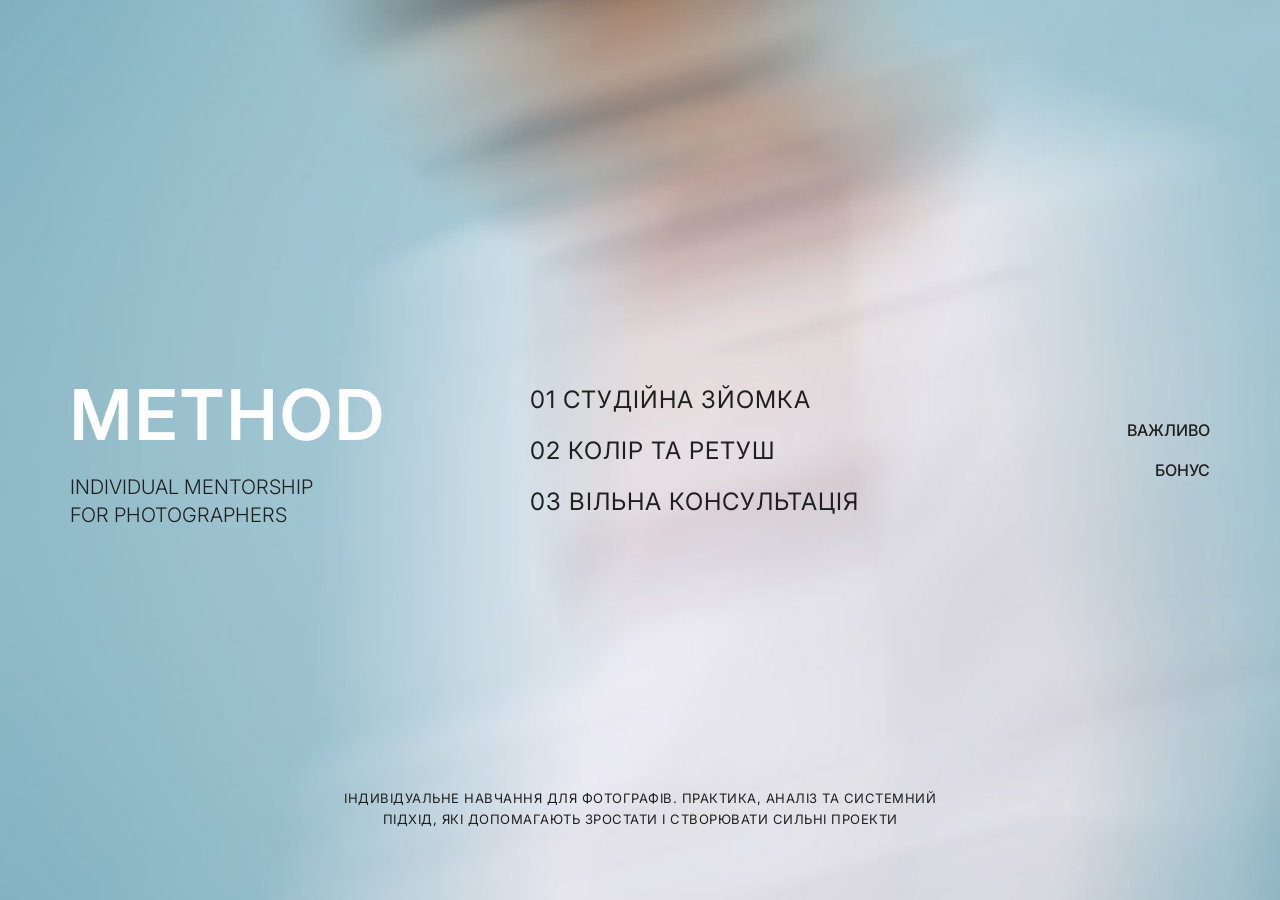
==== index.html @ bbf31944 "Initial commit: Method landing page with gradient background" ====
<!DOCTYPE html>
<html lang="uk">
<head>
    <meta charset="UTF-8">
    <meta name="viewport" content="width=device-width, initial-scale=1.0">

    <title>Method</title>
    <link rel="preconnect" href="https://fonts.googleapis.com">
    <link rel="preconnect" href="https://fonts.gstatic.com" crossorigin>

    <link href="https://fonts.googleapis.com/css2?family=Inter:wght@300;400;500;600&display=swap" rel="stylesheet">

    <link rel="stylesheet" href="css/variables.css">
    <link rel="stylesheet" href="css/style.css">
</head>

<body>

    <main class="hero">

        <!-- Ліва колонка -->
        <section class="left">

            <h1>METHOD</h1>

            <h2>
                INDIVIDUAL MENTORSHIP <br>
                FOR PHOTOGRAPHERS
            </h2>

        </section>

        <!-- Центральна колонка -->
        <nav class="menu">

            <a class="menu-item" href="pages/studio.html">

                <span>01</span>

                <span>СТУДІЙНА ЗЙОМКА</span>

            </a>
            <a class="menu-item" href="pages/retouch.html">

                <span>02</span>

                <span>КОЛІР ТА РЕТУШ</span>

            </a>
            <a class="menu-item" href="pages/consultation.html">

                <span>03</span>

                <span>ВІЛЬНА КОНСУЛЬТАЦІЯ</span>

            </a>

        </nav>
        


        <!-- Права колонка -->
        <aside class="right">

            <a href="pages/important.html">ВАЖЛИВО</a>

            <a href="pages/bonus.html">БОНУС</a>

        </aside>

        <div class="footer-text">
            ІНДИВІДУАЛЬНЕ НАВЧАННЯ ДЛЯ ФОТОГРАФІВ.
            ПРАКТИКА, АНАЛІЗ ТА СИСТЕМНИЙ ПІДХІД, ЯКІ
            ДОПОМАГАЮТЬ ЗРОСТАТИ І СТВОРЮВАТИ СИЛЬНІ ПРОЕКТИ
        </div>

    </main>

    <script src="js/main.js"></script>

</body>
</html>
---- css/variables.css ----
:root{

    --white:#ffffff;
    --black:#111111;

    --text:#1f1f1f;

    --padding:70px;

    --font: "Inter", sans-serif;

}
---- css/style.css ----
*{
    margin:0;
    padding:0;
    box-sizing:border-box;
}

body{

    font-family:var(--font);

    background:url("../images/hero.jpg") center center/cover no-repeat;

    height:100vh;

    color:#111;
}

.hero{

    display:grid;

    grid-template-columns:1fr 1fr 220px;

    height:100vh;

    padding:70px;

    position:relative;

}

.left{

    display:flex;

    flex-direction:column;

    justify-content:center;

    gap:16px;

}

.left h1{

    font-size:70px;

    font-weight:600;

    letter-spacing:3px;

    color:white;

}

.left h2{

    font-size:20px;

    font-weight:300;

    line-height:1.4;

    color:#1f1f1f;

}

.center{

    display:flex;

    flex-direction:column;

    justify-content:center;

    gap:22px;
}

.menu{

    display:flex;

    flex-direction:column;

    justify-content:center;

    gap:22px;
}

.center a,
.menu-item{

    font-size:24px;

    font-weight:400;

    letter-spacing:1px;

    color:#1f1f1f;

    text-decoration:none;

}

.right{

    display:flex;

    flex-direction:column;

    justify-content:center;

    align-items:flex-end;

    gap:20px;

}

.right a{

    color:#1f1f1f;

    text-decoration:none;

    font-size:16px;

    font-weight:500;

}

.footer-text{

    position:absolute;

    bottom:70px;

    left:50%;

    transform:translateX(-50%);

    text-align:center;

    font-size:13px;

    line-height:1.6;

    color:#1f1f1f;

    max-width:600px;

    letter-spacing:0.5px;

}
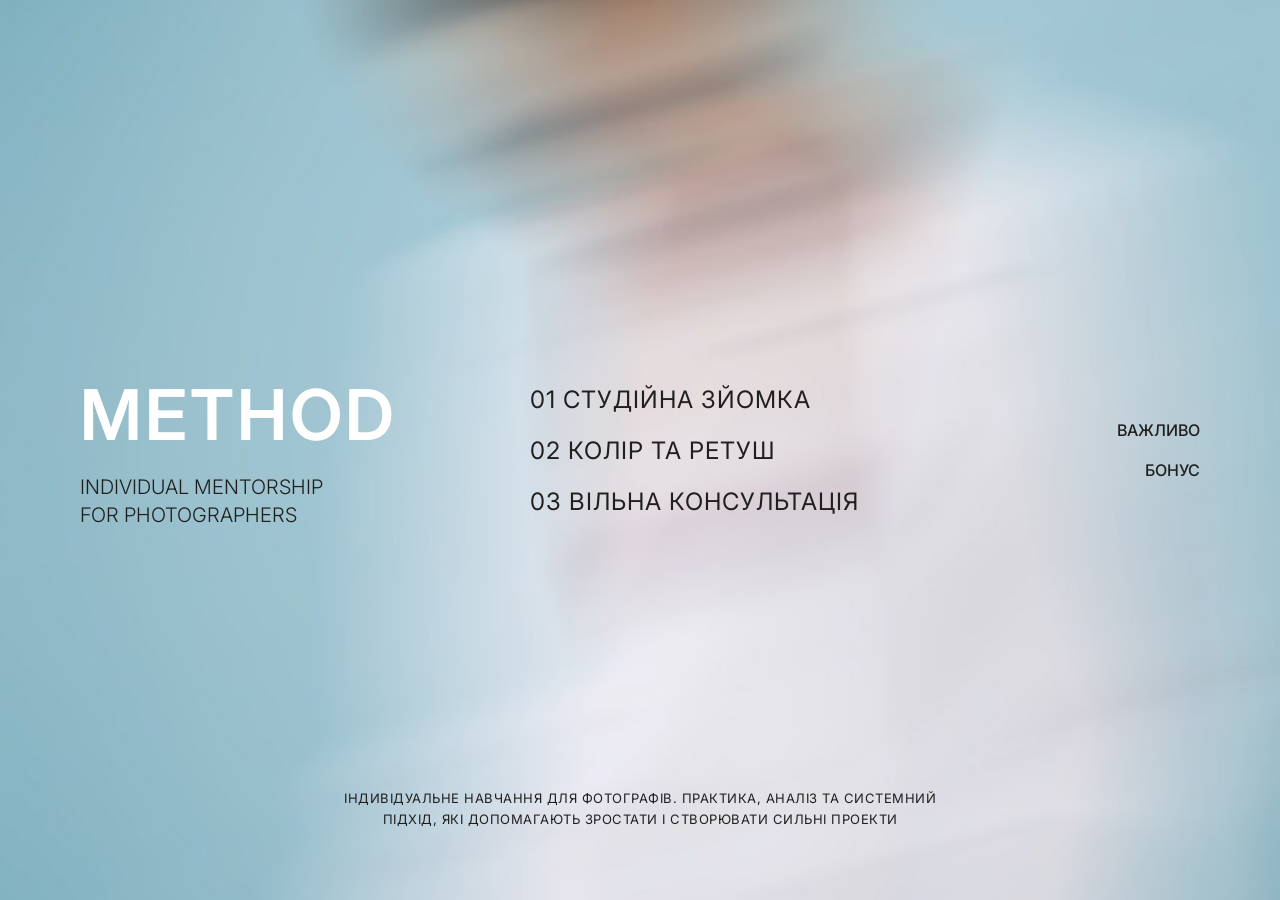
==== commit b7eb1ea1: "Обновил главную страницу" ====
--- a/index.html
+++ b/index.html
@@ -35,23 +35,23 @@
 
             <a class="menu-item" href="pages/studio.html">
 
-                <span>01</span>
+                <span class="number">01</span>
 
-                <span>СТУДІЙНА ЗЙОМКА</span>
+                <span class="title">СТУДІЙНА ЗЙОМКА</span>
 
             </a>
             <a class="menu-item" href="pages/retouch.html">
 
-                <span>02</span>
+                <span class="number">02</span>
 
-                <span>КОЛІР ТА РЕТУШ</span>
+                <span class="title">КОЛІР ТА РЕТУШ</span>
 
             </a>
             <a class="menu-item" href="pages/consultation.html">
 
-                <span>03</span>
+                <span class="number">03</span>
 
-                <span>ВІЛЬНА КОНСУЛЬТАЦІЯ</span>
+                <span class="title">ВІЛЬНА КОНСУЛЬТАЦІЯ</span>
 
             </a>
 
--- a/css/style.css
+++ b/css/style.css
@@ -26,6 +26,14 @@
     padding:70px;
 
     position:relative;
+    
+    width:100%;
+
+    max-width:1600px;
+
+    margin:0 auto;
+
+    padding:80px;
 
 }
 
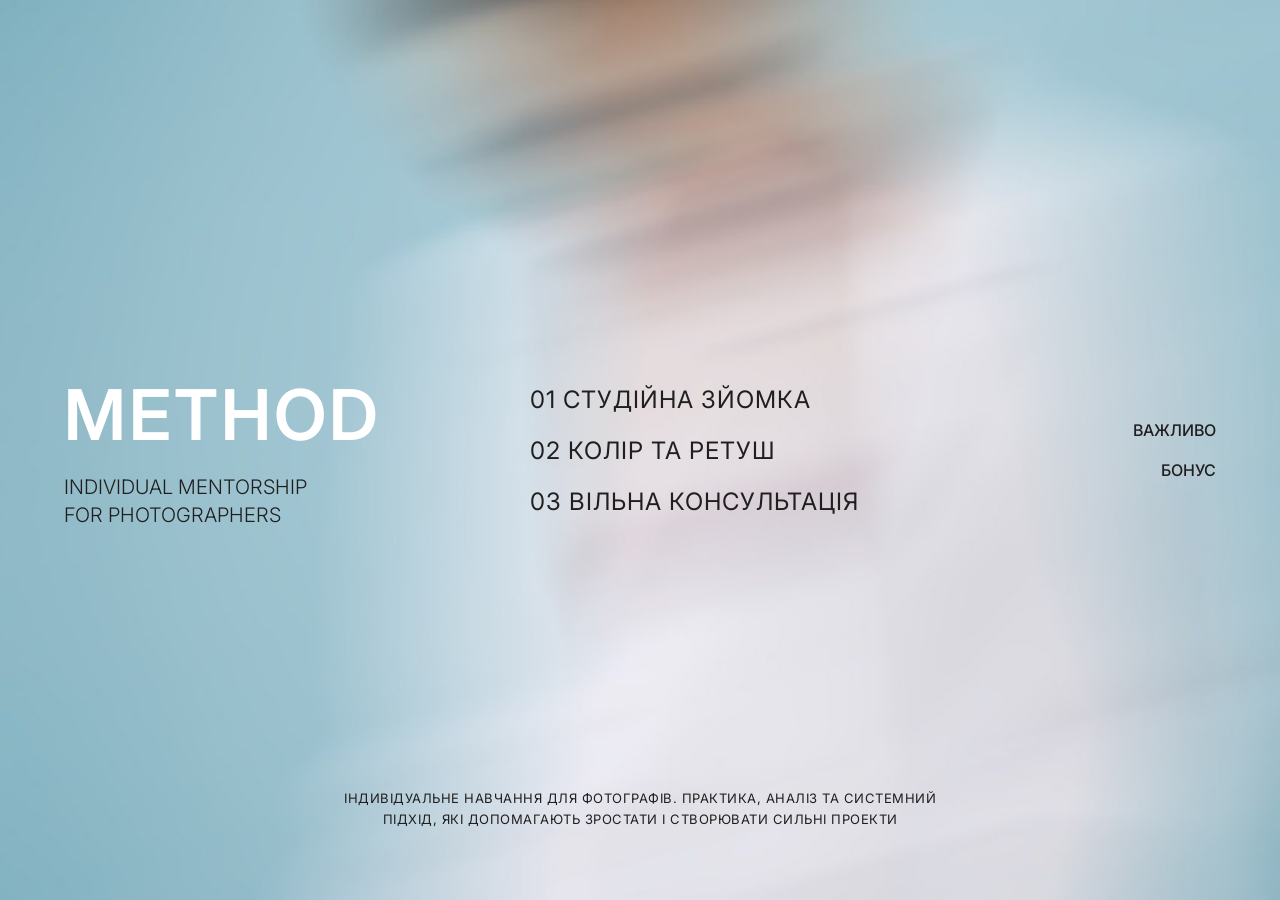
==== commit bece39cc: "Auto commit" ====
--- a/index.html
+++ b/index.html
@@ -31,23 +31,25 @@
         </section>
 
         <!-- Центральна колонка -->
-        <nav class="menu">
+          <nav class="menu">
 
-            <a class="menu-item" href="pages/studio.html">
+            <a href="pages/studio.html" class="menu-item">
 
                 <span class="number">01</span>
 
                 <span class="title">СТУДІЙНА ЗЙОМКА</span>
 
             </a>
-            <a class="menu-item" href="pages/retouch.html">
+
+            <a href="pages/retouch.html" class="menu-item">
 
                 <span class="number">02</span>
 
                 <span class="title">КОЛІР ТА РЕТУШ</span>
 
             </a>
-            <a class="menu-item" href="pages/consultation.html">
+
+            <a href="pages/consultation.html" class="menu-item">
 
                 <span class="number">03</span>
 
@@ -56,6 +58,7 @@
             </a>
 
         </nav>
+        
         
 
 
--- a/css/style.css
+++ b/css/style.css
@@ -5,157 +5,195 @@
 }
 
 body{
-
     font-family:var(--font);
-
     background:url("../images/hero.jpg") center center/cover no-repeat;
-
     height:100vh;
-
     color:#111;
 }
 
 .hero{
+    display:grid;
+    grid-template-columns:1fr 1fr 220px;
+    height:100vh;
+    padding:70px;
+    position:relative;
+    width:100%;
+    max-width:1600px;
+    margin:0 auto;
+    padding:
+    clamp(30px,5vw,80px); 
+}
 
-    display:grid;
-
-    grid-template-columns:1fr 1fr 220px;
-
-    height:100vh;
-
-    padding:70px;
-
-    position:relative;
-    
-    width:100%;
-
-    max-width:1600px;
-
-    margin:0 auto;
-
-    padding:80px;
-
+.home-hero{
+    grid-template-columns:minmax(260px, 1fr) minmax(320px, 1.2fr);
 }
 
 .left{
-
     display:flex;
-
     flex-direction:column;
-
     justify-content:center;
-
     gap:16px;
-
 }
 
 .left h1{
-
     font-size:70px;
-
     font-weight:600;
-
     letter-spacing:3px;
-
     color:white;
-
 }
 
 .left h2{
-
     font-size:20px;
-
     font-weight:300;
-
     line-height:1.4;
-
     color:#1f1f1f;
 
 }
 
 .center{
-
     display:flex;
-
     flex-direction:column;
-
     justify-content:center;
-
     gap:22px;
 }
 
 .menu{
-
     display:flex;
-
     flex-direction:column;
-
     justify-content:center;
-
     gap:22px;
 }
 
 .center a,
 .menu-item{
-
     font-size:24px;
-
     font-weight:400;
-
     letter-spacing:1px;
-
     color:#1f1f1f;
-
     text-decoration:none;
-
 }
 
 .right{
-
     display:flex;
-
     flex-direction:column;
-
     justify-content:center;
-
     align-items:flex-end;
-
     gap:20px;
 
 }
 
 .right a{
-
     color:#1f1f1f;
-
     text-decoration:none;
-
     font-size:16px;
-
     font-weight:500;
-
 }
 
 .footer-text{
 
     position:absolute;
+    bottom:70px;
+    left:50%;
+    transform:translateX(-50%);
+    text-align:center;
+    font-size:13px;
+    line-height:1.6;
+    color:#1f1f1f;
+    max-width:600px;
+    letter-spacing:0.5px;
+}
 
-    bottom:70px;
 
-    left:50%;
 
-    transform:translateX(-50%);
+/*!!!*/
 
-    text-align:center;
 
-    font-size:13px;
+body.subpage{
+    background:url("../images/hero.jpg") center center/cover no-repeat;
+}
 
-    line-height:1.6;
+.hero.subpage-hero{
+    grid-template-columns:minmax(220px, 0.6fr) minmax(320px, 1fr);
+    align-items:center;
+    gap:clamp(12px, 2.5vw, 24px);
+}
 
-    color:#1f1f1f;
+.service-stage{
+    display:flex;
+    align-items:center;
+    justify-content:flex-start;
+    padding-left:clamp(0px, 1vw, 8px);
+}
 
-    max-width:600px;
+.service-panel{
+    background:#ffffffd7;
+    margin-top:0;
+    width:100%;
+    max-width:800px;
+    min-height:360px;
+    padding:clamp(40px, 4vw, 44px);
+    box-shadow:0 20px 50px rgba(0,0,0,0.15);
+    opacity:1;
+    transform:none;
+}
 
-    letter-spacing:0.5px;
+.service-panel .service-number{
+    display:block;
+    margin-bottom:12px;
+    font-size:14px;
+    font-weight:600;
+    letter-spacing:2px;
+    color:#7a7a7a;
+}
 
+.service-panel h3{
+    font-size:clamp(24px, 3vw, 34px);
+    font-weight:600;
+    margin-bottom:16px;
+    color:#111;
+}
+
+.service-panel .service-price{
+    font-size:18px;
+    font-weight:500;
+    margin-top:18px;
+    color:#111;
+}
+
+.service-panel p{
+    text-indent: 2em;
+    font-size:16px;
+    line-height:1.7;
+    color:#222;
+}
+
+.service-panel li {
+    font-size:16px;
+    line-height:1.7;
+    color:#222;
+}
+
+.service-panel ul {
+    padding-left: 50px;
+}
+
+
+.service-panel a{
+    font-size:16px;
+    line-height:1.7;
+    color:#158994;
+}
+
+.back-link{
+    display:inline-block;
+    margin-top:20px;
+    color:#111;
+    text-decoration:none;
+    font-size:14px;
+    font-weight:600;
+    letter-spacing:1.5px;
+}
+
+.back-link:hover{
+    opacity:0.75;
 }
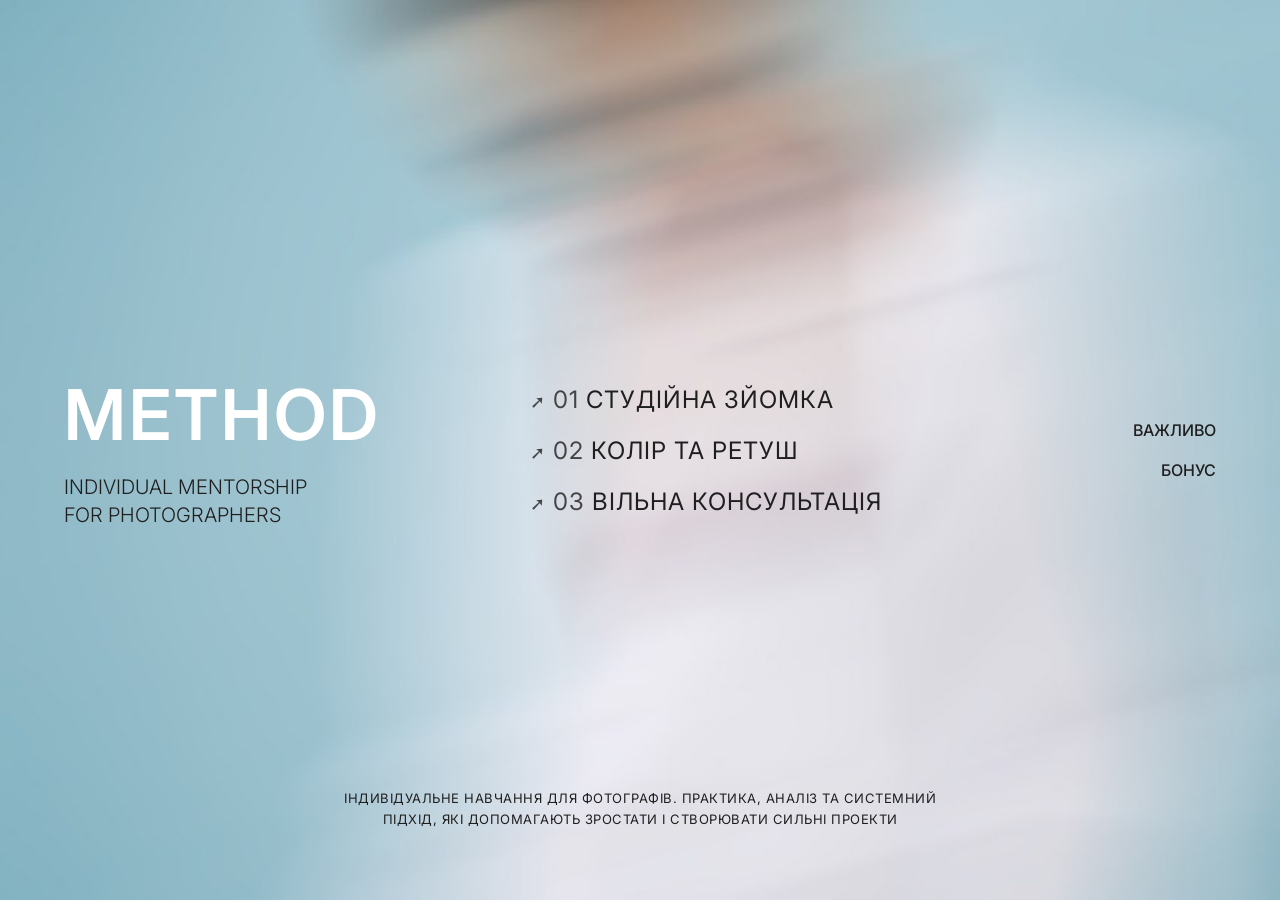
==== commit f29ab936: "fix" ====
--- a/index.html
+++ b/index.html
@@ -12,6 +12,7 @@
 
     <link rel="stylesheet" href="css/variables.css">
     <link rel="stylesheet" href="css/style.css">
+    <link rel="stylesheet" href="css/responsive.css">
 </head>
 
 <body>
@@ -35,24 +36,20 @@
 
             <a href="pages/studio.html" class="menu-item">
 
+                <span class="plus">➚</span>
                 <span class="number">01</span>
-
                 <span class="title">СТУДІЙНА ЗЙОМКА</span>
-
             </a>
 
             <a href="pages/retouch.html" class="menu-item">
-
+                <span class="plus">➚</span>
                 <span class="number">02</span>
-
                 <span class="title">КОЛІР ТА РЕТУШ</span>
-
             </a>
 
             <a href="pages/consultation.html" class="menu-item">
-
+                <span class="plus">➚</span>
                 <span class="number">03</span>
-
                 <span class="title">ВІЛЬНА КОНСУЛЬТАЦІЯ</span>
 
             </a>
--- a/css/style.css
+++ b/css/style.css
@@ -7,14 +7,14 @@
 body{
     font-family:var(--font);
     background:url("../images/hero.jpg") center center/cover no-repeat;
-    height:100vh;
+     min-height:100svh;
     color:#111;
 }
 
 .hero{
     display:grid;
     grid-template-columns:1fr 1fr 220px;
-    height:100vh;
+    min-height:100svh;
     padding:70px;
     position:relative;
     width:100%;
@@ -24,6 +24,11 @@
     clamp(30px,5vw,80px); 
 }
 
+.hero a:hover {
+  color: #625d5d;
+}
+
+
 .home-hero{
     grid-template-columns:minmax(260px, 1fr) minmax(320px, 1.2fr);
 }
@@ -71,6 +76,16 @@
     letter-spacing:1px;
     color:#1f1f1f;
     text-decoration:none;
+}
+
+.plus{
+    font-size:18px;
+    color:#1f1f1f;
+    opacity:0.8;
+}
+
+.number{
+    opacity:0.8;
 }
 
 .right{
@@ -108,9 +123,7 @@
 /*!!!*/
 
 
-body.subpage{
-    background:url("../images/hero.jpg") center center/cover no-repeat;
-}
+
 
 .hero.subpage-hero{
     grid-template-columns:minmax(220px, 0.6fr) minmax(320px, 1fr);
--- a/css/responsive.css
+++ b/css/responsive.css
@@ -0,0 +1,217 @@
+/* =========================
+   Планшети
+========================= */
+
+@media (max-width: 900px){
+
+    body{
+        height:auto;
+        min-height:100svh;
+        background-size: 160%;  
+    }
+
+    .hero::before{
+    content:"";
+    position:absolute;
+    inset:0;
+    background:rgba(255,255,255,.15);
+    pointer-events:none;
+}
+
+    .hero,
+    .hero.subpage-hero{
+
+        grid-template-columns:1fr;
+        justify-items:center;
+        align-content:start;
+        
+        min-height:100svh;
+        height:auto;
+
+        padding:60px 24px 32px;
+        gap:32px;
+    }
+
+    .left{
+        text-align:center;
+        align-items:center;
+    }
+
+    .left h1{
+        font-size:48px;
+    }
+
+    .left h2{
+        font-size:10px;
+    }
+
+    .center{
+        width:100%;
+        align-items:center;
+    }
+
+    .menu{
+        width:100%;
+        align-items:center;
+        gap:18px;
+    }
+
+    .menu-item{
+        font-size:24px;
+    }
+
+    .service-stage{
+        width:100%;
+        padding:0;
+        justify-content:center;
+    }
+
+    .service-panel{
+
+        width:100%;
+        max-width:700px;
+        min-height:auto;
+        padding:32px;
+        margin:0;
+    }
+
+    .right::before{
+        content:"";
+        display:block;
+        width:150px;
+        height:1px;
+        background:rgba(0,0,0,.4);
+    }
+
+        .right{
+        display:flex;
+        flex-direction:column;
+        justify-content:left;
+        align-items:center;
+        gap:16px;
+
+}
+
+    .footer-text {
+    position: absolute;
+    bottom: 40px;
+    left: 50%;
+    transform: translateX(-50%);
+
+    width: calc(100% - 40px);
+    max-width: 320px;
+
+    text-align: center;
+    font-size: 8px;
+    line-height: 1.5;
+    letter-spacing: 0.5px;
+    opacity: 0.8;
+}
+
+}
+
+/* =========================
+   Телефон
+========================= */
+
+@media (max-width:600px){
+
+    .hero,
+    .hero.subpage-hero{
+
+        padding:100px 18px 20px;
+        gap:24px;
+    }
+
+    .left h1{
+        font-size:44px;
+        letter-spacing:4px;
+    }
+
+    .left h2{
+        font-size:10px;
+        color:#000000;
+    }
+
+    .menu{
+        margin-top: 40px;
+        gap:18px;
+    }
+      .menu a{ 
+       font-size:22px;
+    }
+
+    .menu-item{
+        font-size:20px;
+    }
+
+    .service-panel{
+
+        padding:22px;
+        border-radius:6px;
+    }
+
+    .service-panel h3{
+        font-size:22px;
+    }
+
+    .service-panel .service-price{
+        font-size:16px;
+    }
+
+    .service-panel p,
+    .service-panel li{
+
+        font-size:12px;
+        line-height:1.7;
+    }
+
+    .service-panel ul{
+        padding-left:24px;
+    }
+
+    .service-panel a{
+        font-size:12px;
+    }
+
+    .back-link{
+        font-size:13px;
+    }
+
+       
+        
+
+}
+
+.right a{
+    color:#1f1f1f;
+    text-decoration:none;
+    font-size:16px;
+    font-weight:500;
+    
+}
+
+
+
+@media (max-width:390px){
+
+    .left h1{
+        font-size:42px;
+    }
+
+    .menu-item{
+        font-size:18px;
+    }
+
+    .service-panel{
+        padding:18px;
+    }
+
+     .right{
+        margin-top:40px;
+        align-items:center;
+        gap:20px;
+
+}
+
+}
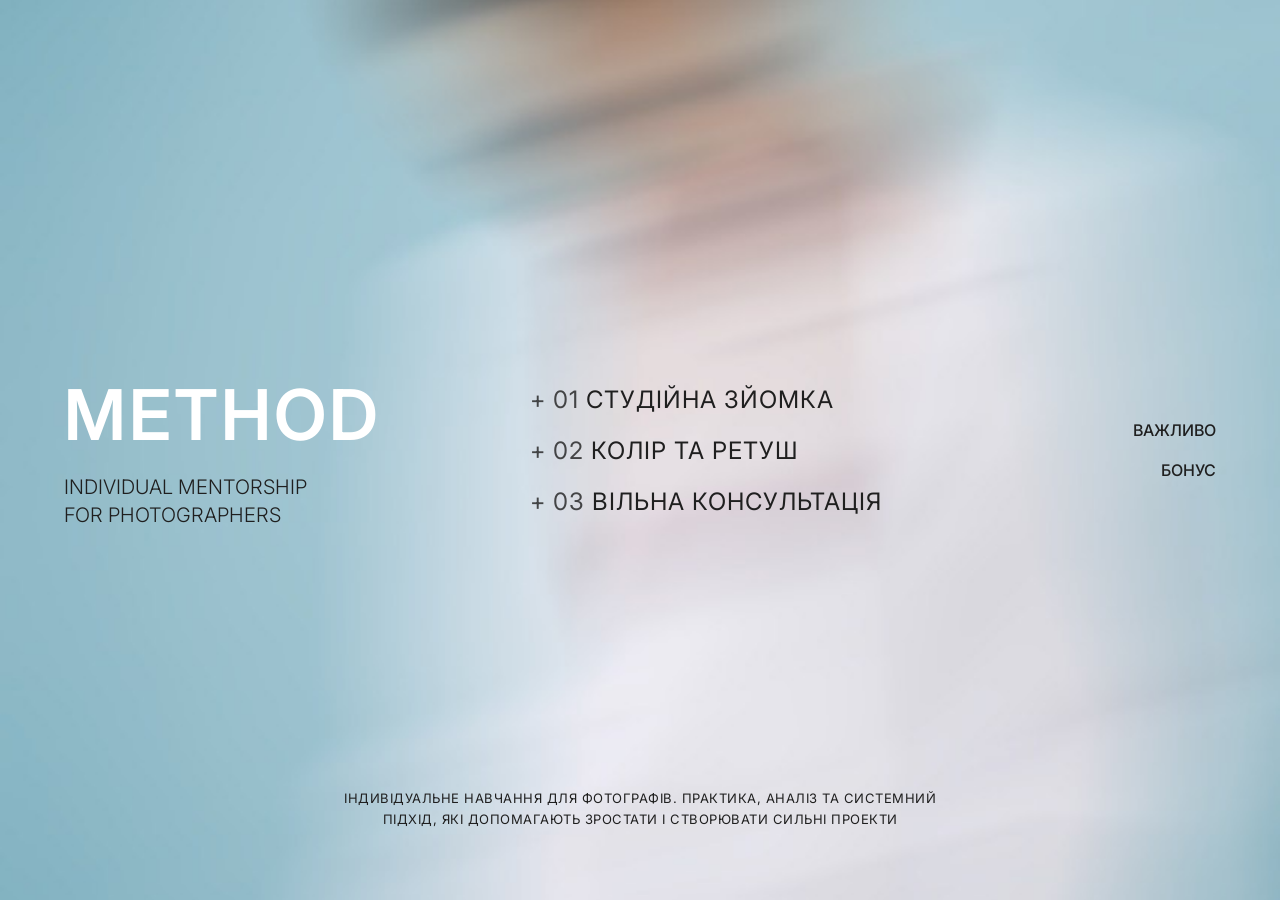
==== commit d6e0ef3d: "Fix" ====
--- a/index.html
+++ b/index.html
@@ -36,19 +36,19 @@
 
             <a href="pages/studio.html" class="menu-item">
 
-                <span class="plus">➚</span>
+                <span class="plus">+</span>
                 <span class="number">01</span>
                 <span class="title">СТУДІЙНА ЗЙОМКА</span>
             </a>
 
             <a href="pages/retouch.html" class="menu-item">
-                <span class="plus">➚</span>
+                <span class="plus">+</span>
                 <span class="number">02</span>
                 <span class="title">КОЛІР ТА РЕТУШ</span>
             </a>
 
             <a href="pages/consultation.html" class="menu-item">
-                <span class="plus">➚</span>
+                <span class="plus">+</span>
                 <span class="number">03</span>
                 <span class="title">ВІЛЬНА КОНСУЛЬТАЦІЯ</span>
 
--- a/css/style.css
+++ b/css/style.css
@@ -79,7 +79,7 @@
 }
 
 .plus{
-    font-size:18px;
+    font-size:24px;
     color:#1f1f1f;
     opacity:0.8;
 }
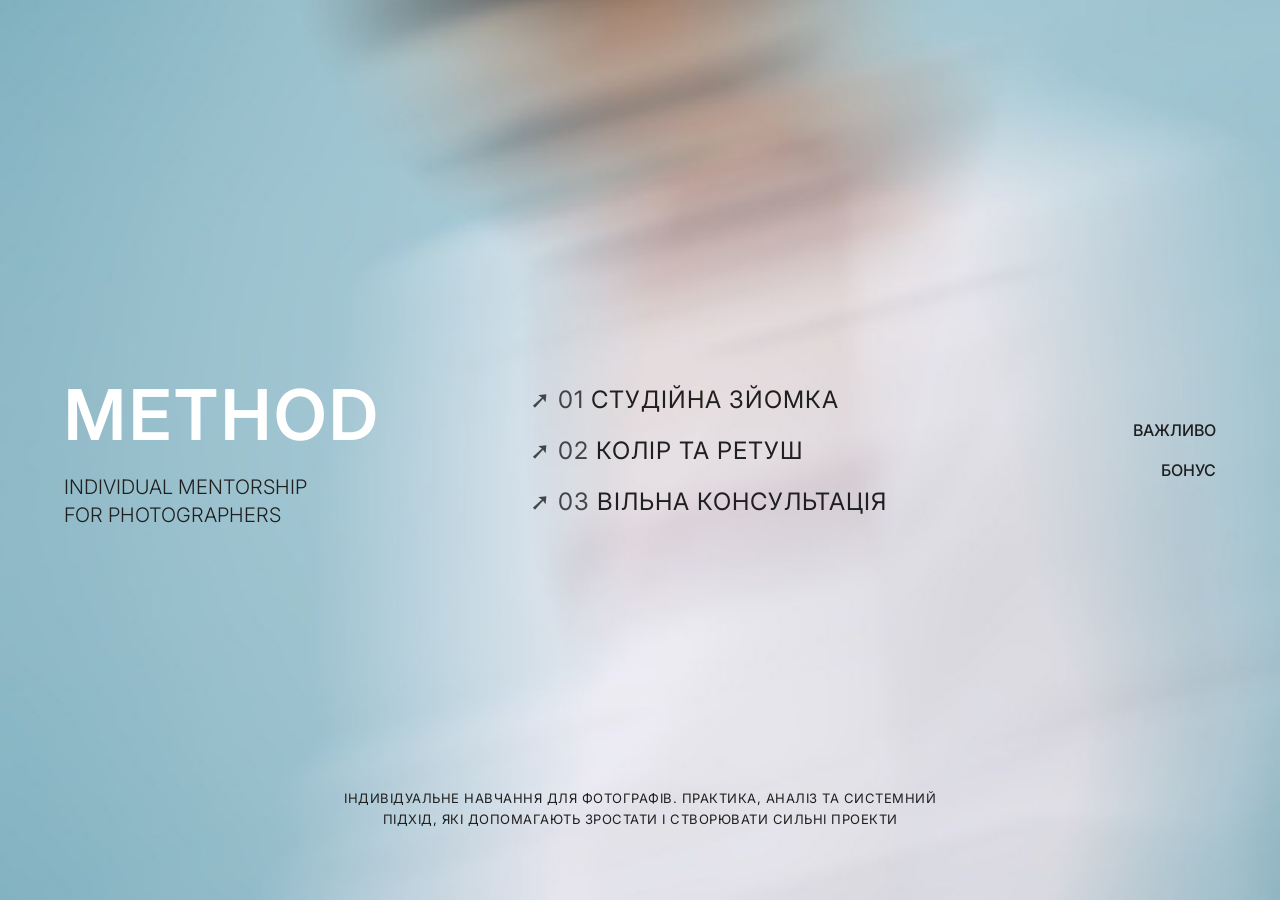
==== commit 78e19be1: "fix" ====
--- a/index.html
+++ b/index.html
@@ -36,19 +36,19 @@
 
             <a href="pages/studio.html" class="menu-item">
 
-                <span class="plus">+</span>
+                <span class="plus">➚</span>
                 <span class="number">01</span>
                 <span class="title">СТУДІЙНА ЗЙОМКА</span>
             </a>
 
             <a href="pages/retouch.html" class="menu-item">
-                <span class="plus">+</span>
+                <span class="plus">➚</span>
                 <span class="number">02</span>
                 <span class="title">КОЛІР ТА РЕТУШ</span>
             </a>
 
             <a href="pages/consultation.html" class="menu-item">
-                <span class="plus">+</span>
+                <span class="plus">➚</span>
                 <span class="number">03</span>
                 <span class="title">ВІЛЬНА КОНСУЛЬТАЦІЯ</span>
 
--- a/css/responsive.css
+++ b/css/responsive.css
@@ -52,8 +52,9 @@
 
     .menu{
         width:100%;
-        align-items:center;
+        align-items:left;
         gap:18px;
+        padding-left:40px;
     }
 
     .menu-item{
@@ -62,7 +63,7 @@
 
     .service-stage{
         width:100%;
-        padding:0;
+        padding:30px;
         justify-content:center;
     }
 
@@ -136,6 +137,7 @@
     .menu{
         margin-top: 40px;
         gap:18px;
+        padding-left:5px;
     }
       .menu a{ 
        font-size:22px;
@@ -177,6 +179,7 @@
     .back-link{
         font-size:13px;
     }
+   
 
        
         
@@ -211,7 +214,12 @@
         margin-top:40px;
         align-items:center;
         gap:20px;
-
-}
+    }
+    .menu{
+        width:100%;
+        align-items:left;
+        gap:18px;
+        padding:5px
+    }
 
 }
